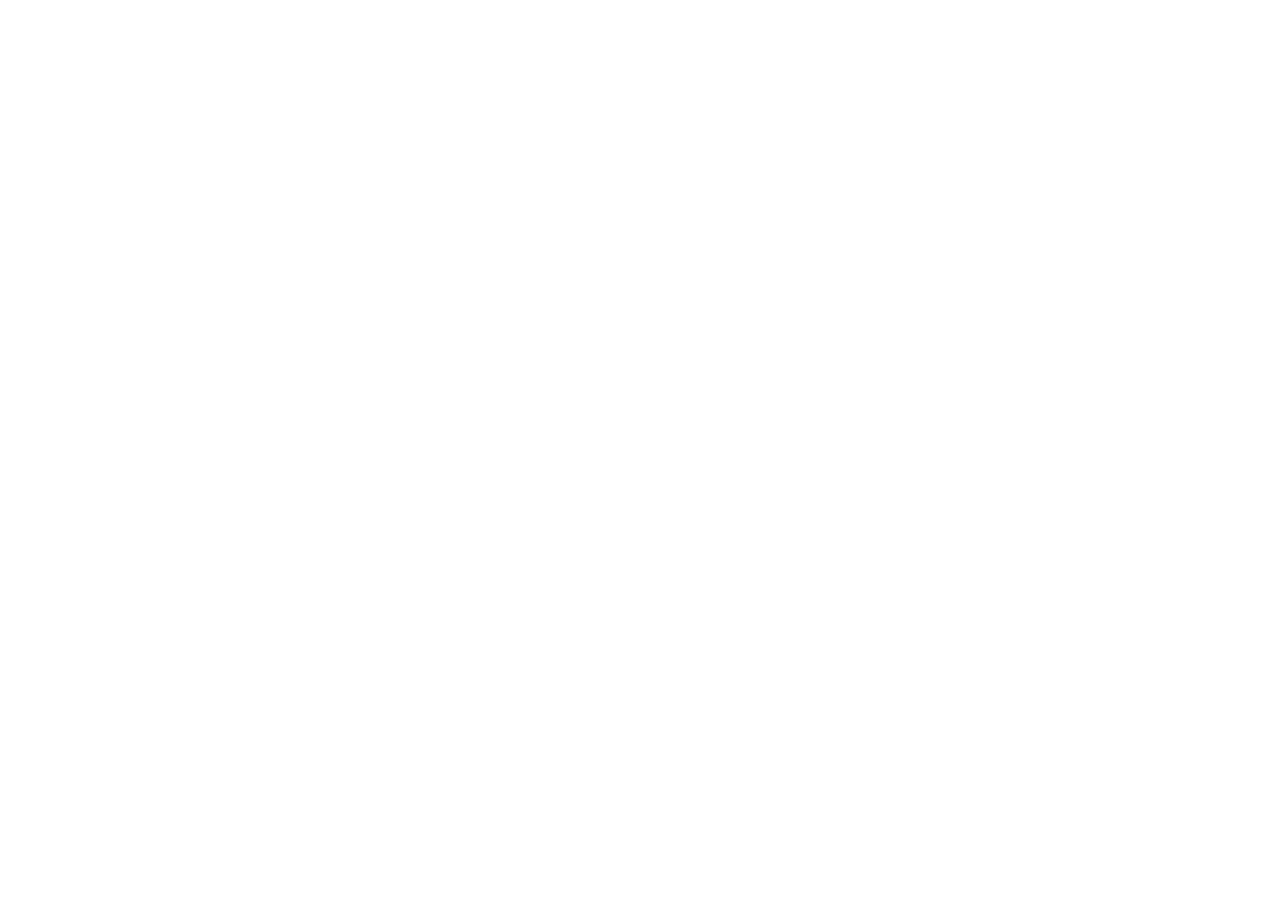
==== index.html @ aa5e0610 "Add index.html" ====
<!DOCTYPE html>
<html lang="fr">

<head>
    <meta charset="utf-8">
    <title>Accueil - Robbie Lens Photographie</title>
</head>

<body>
    <!-- Voici mon magnifique commentaire -->
</body>

</html>
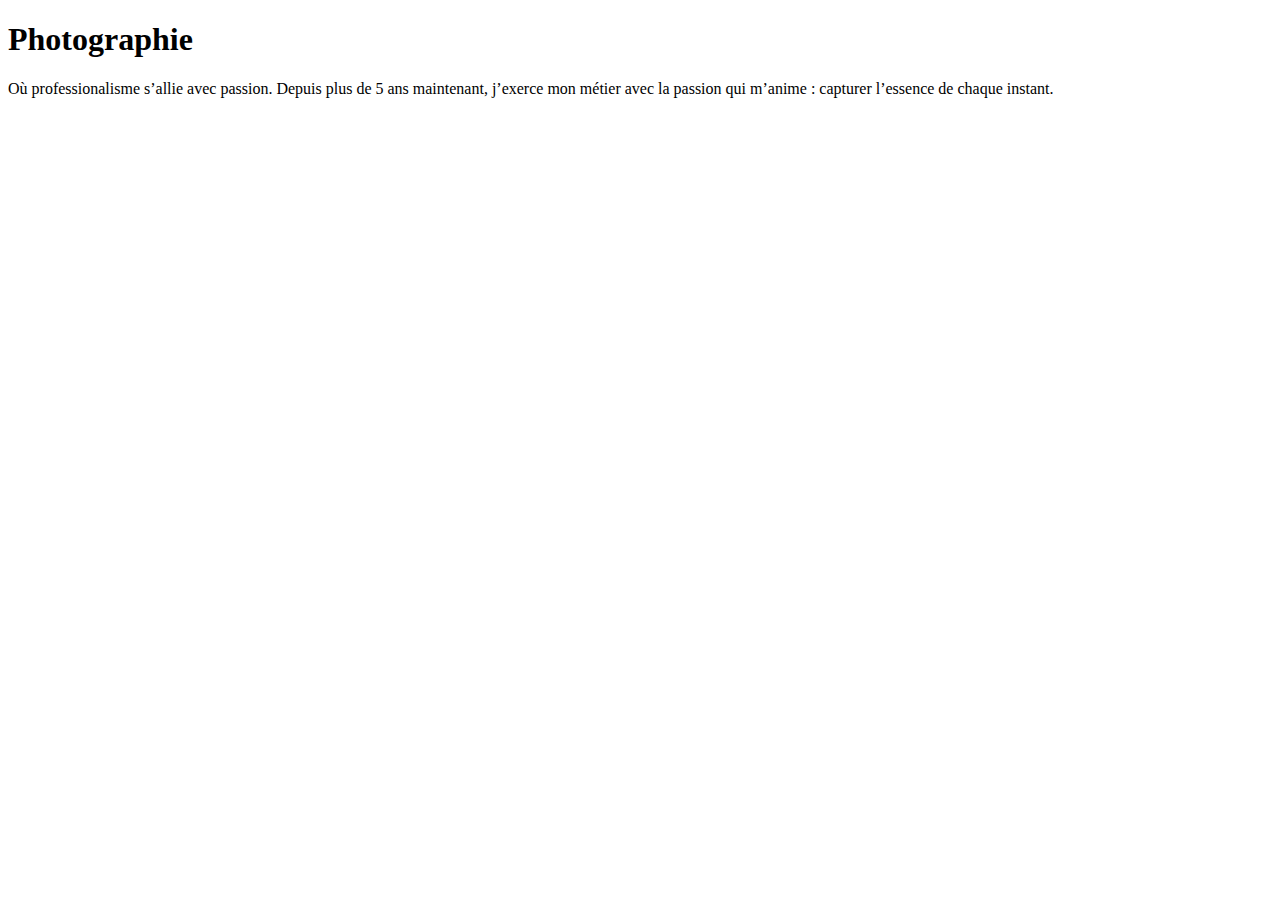
==== commit c008e7ca: "Add a-propos.html" ====
--- a/index.html
+++ b/index.html
@@ -1,13 +1,11 @@
 <!DOCTYPE html>
 <html lang="fr">
-
-<head>
-    <meta charset="utf-8">
-    <title>Accueil - Robbie Lens Photographie</title>
-</head>
-
-<body>
-    <!-- Voici mon magnifique commentaire -->
-</body>
-
+    <head>
+        <meta charset="utf-8">
+        <title>Accueil - Robbie Lens Photographie</title>
+    </head>
+    <body>
+        <h1>Photographie</h1>
+        <p>Où professionalisme s’allie avec passion. Depuis plus de 5 ans maintenant, j’exerce mon métier avec la passion qui m’anime : capturer l’essence de chaque instant.</p>
+    </body>
 </html>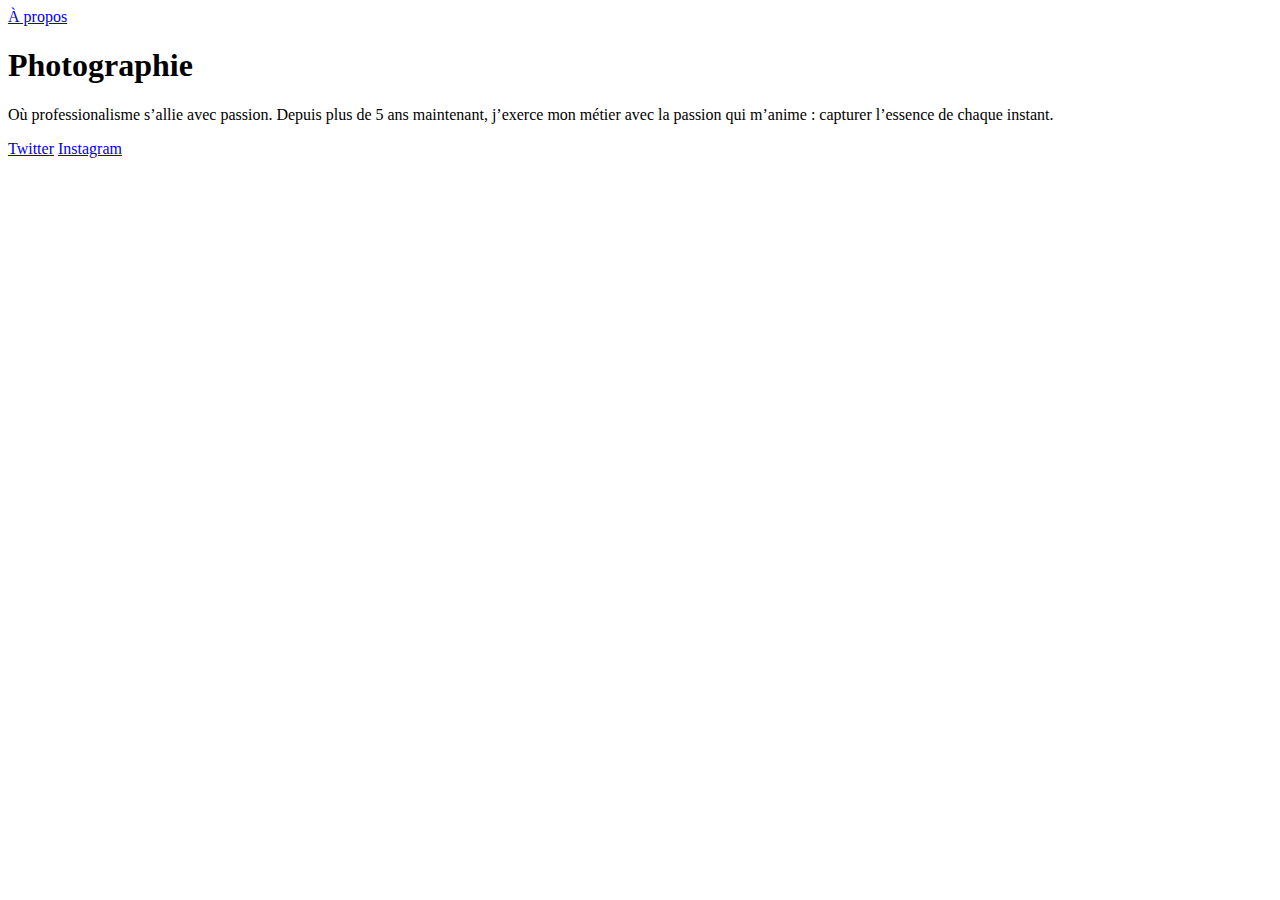
==== commit 026a88bd: "Add link" ====
--- a/index.html
+++ b/index.html
@@ -1,11 +1,20 @@
 <!DOCTYPE html>
 <html lang="fr">
-    <head>
-        <meta charset="utf-8">
-        <title>Accueil - Robbie Lens Photographie</title>
-    </head>
-    <body>
-        <h1>Photographie</h1>
-        <p>Où professionalisme s’allie avec passion. Depuis plus de 5 ans maintenant, j’exerce mon métier avec la passion qui m’anime : capturer l’essence de chaque instant.</p>
-    </body>
+
+<head>
+    <meta charset="utf-8">
+    <title>Accueil - Robbie Lens Photographie</title>
+</head>
+
+<body>
+    <a href="dossier-demo/a-propos.html">À propos</a>
+    <h1>Photographie</h1>
+    <p>
+        Où professionalisme s’allie avec passion. Depuis plus de 5 ans maintenant, j’exerce mon métier avec la passion
+        qui m’anime : capturer l’essence de chaque instant.
+    </p>
+    <a target="_blank" href="https://twitter.com/">Twitter</a>
+    <a target="_blank" href="https://www.instagram.com/">Instagram</a>
+</body>
+
 </html>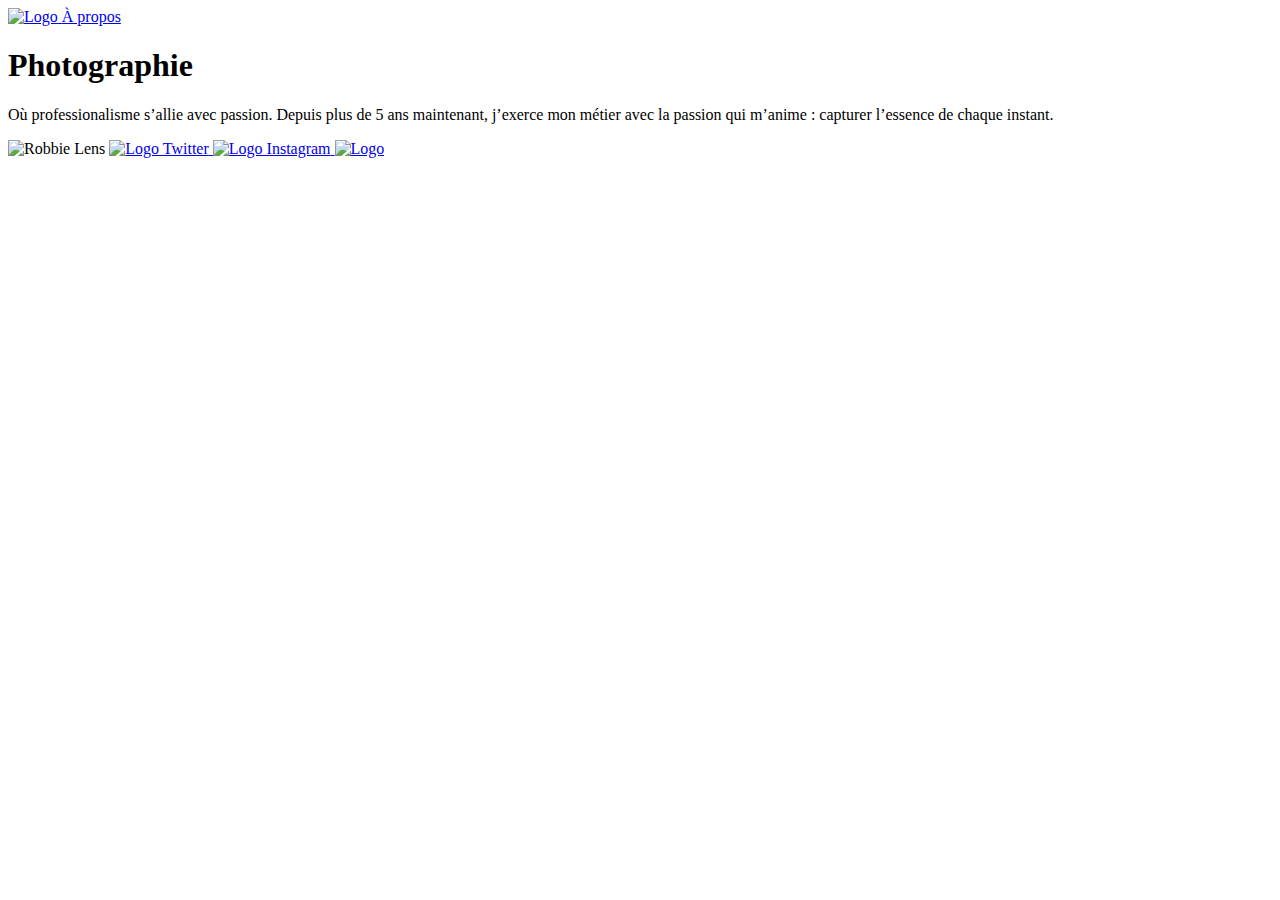
==== commit 5a2bec44: "Add img" ====
--- a/index.html
+++ b/index.html
@@ -7,14 +7,25 @@
 </head>
 
 <body>
-    <a href="dossier-demo/a-propos.html">À propos</a>
+    <a href=".">
+        <img src="images/logo.png" alt="Logo" title="Logo Robbie Lens">
+    </a>
+    <a href="a-propos.html">À propos</a>
     <h1>Photographie</h1>
     <p>
         Où professionalisme s’allie avec passion. Depuis plus de 5 ans maintenant, j’exerce mon métier avec la passion
         qui m’anime : capturer l’essence de chaque instant.
     </p>
-    <a target="_blank" href="https://twitter.com/">Twitter</a>
-    <a target="_blank" href="https://www.instagram.com/">Instagram</a>
+    <img src="images/robbie-lens.png" alt="Robbie Lens" title="Robbie Lens">
+    <a target="_blank" href="https://twitter.com/">
+        <img src="images/twitter.png" alt="Logo Twitter" title="Twitter">
+    </a>
+    <a target="_blank" href="https://instagram.com/">
+        <img src="images/instagram.png" alt="Logo Instagram" title="Instagram">
+    </a>
+    <a href=".">
+        <img src="images/logo.png" alt="Logo" title="Logo Robbie Lens">
+    </a>
 </body>
 
 </html>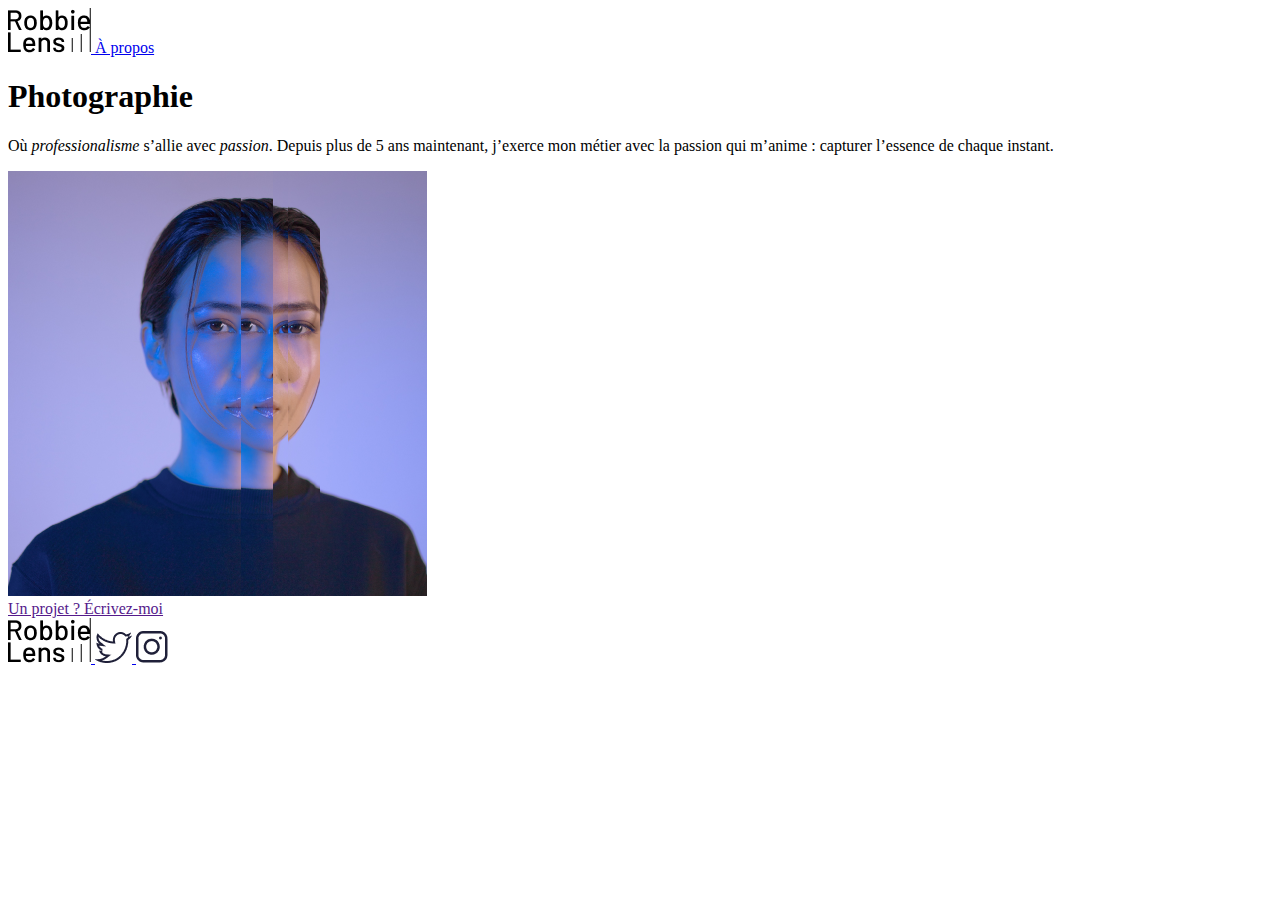
==== commit d4740b54: "Add CSS" ====
--- a/index.html
+++ b/index.html
@@ -1,31 +1,36 @@
 <!DOCTYPE html>
 <html lang="fr">
-
-<head>
-    <meta charset="utf-8">
-    <title>Accueil - Robbie Lens Photographie</title>
-</head>
-
-<body>
-    <a href=".">
-        <img src="images/logo.png" alt="Logo" title="Logo Robbie Lens">
-    </a>
-    <a href="a-propos.html">À propos</a>
-    <h1>Photographie</h1>
-    <p>
-        Où professionalisme s’allie avec passion. Depuis plus de 5 ans maintenant, j’exerce mon métier avec la passion
-        qui m’anime : capturer l’essence de chaque instant.
-    </p>
-    <img src="images/robbie-lens.png" alt="Robbie Lens" title="Robbie Lens">
-    <a target="_blank" href="https://twitter.com/">
-        <img src="images/twitter.png" alt="Logo Twitter" title="Twitter">
-    </a>
-    <a target="_blank" href="https://instagram.com/">
-        <img src="images/instagram.png" alt="Logo Instagram" title="Instagram">
-    </a>
-    <a href=".">
-        <img src="images/logo.png" alt="Logo" title="Logo Robbie Lens">
-    </a>
-</body>
-
+    <head>
+        <meta charset="utf-8">
+        <title>Accueil - Robbie Lens Photographie</title>
+        <link href="style.css" rel="stylesheet">
+        <link rel="preconnect" href="https://fonts.googleapis.com">
+        <link rel="preconnect" href="https://fonts.gstatic.com" crossorigin>
+        <link href="https://fonts.googleapis.com/css2?family=Manrope&family=Montserrat&display=swap" rel="stylesheet">
+    </head>
+    <body>
+        <div class="entete">
+            <a href=".">
+                <img src="images/logo.png" alt="Logo" title="Logo Robbie Lens">
+            </a>
+            <a href="a-propos.html">À propos</a>
+        </div>
+        <h1>Photographie</h1>
+        <p>Où <em>professionalisme</em> s’allie avec <em class="important">passion</em>. Depuis plus de 5 ans maintenant, j’exerce mon métier avec la passion qui m’anime : capturer l’essence de chaque instant.</p>
+        <img src="images/robbie-lens.png" alt="Robbie Lens" title="Robbie Lens">
+        <div>
+            <a href="" class="cta">Un projet ? Écrivez-moi</a>
+        </div>
+        <div class="pied-de-page">
+            <a href="." class="lien-icone">
+                <img src="images/logo.png" alt="Logo" title="Logo Robbie Lens">
+            </a>
+            <a target="_blank" href="https://twitter.com/" class="lien-icone">
+                <img src="images/twitter.png" alt="Logo Twitter" title="Twitter">
+            </a>
+            <a target="_blank" href="https://instagram.com/" class="lien-icone">
+                <img src="images/instagram.png" alt="Logo Instagram" title="Instagram">
+            </a>
+        </div>
+    </body>
 </html>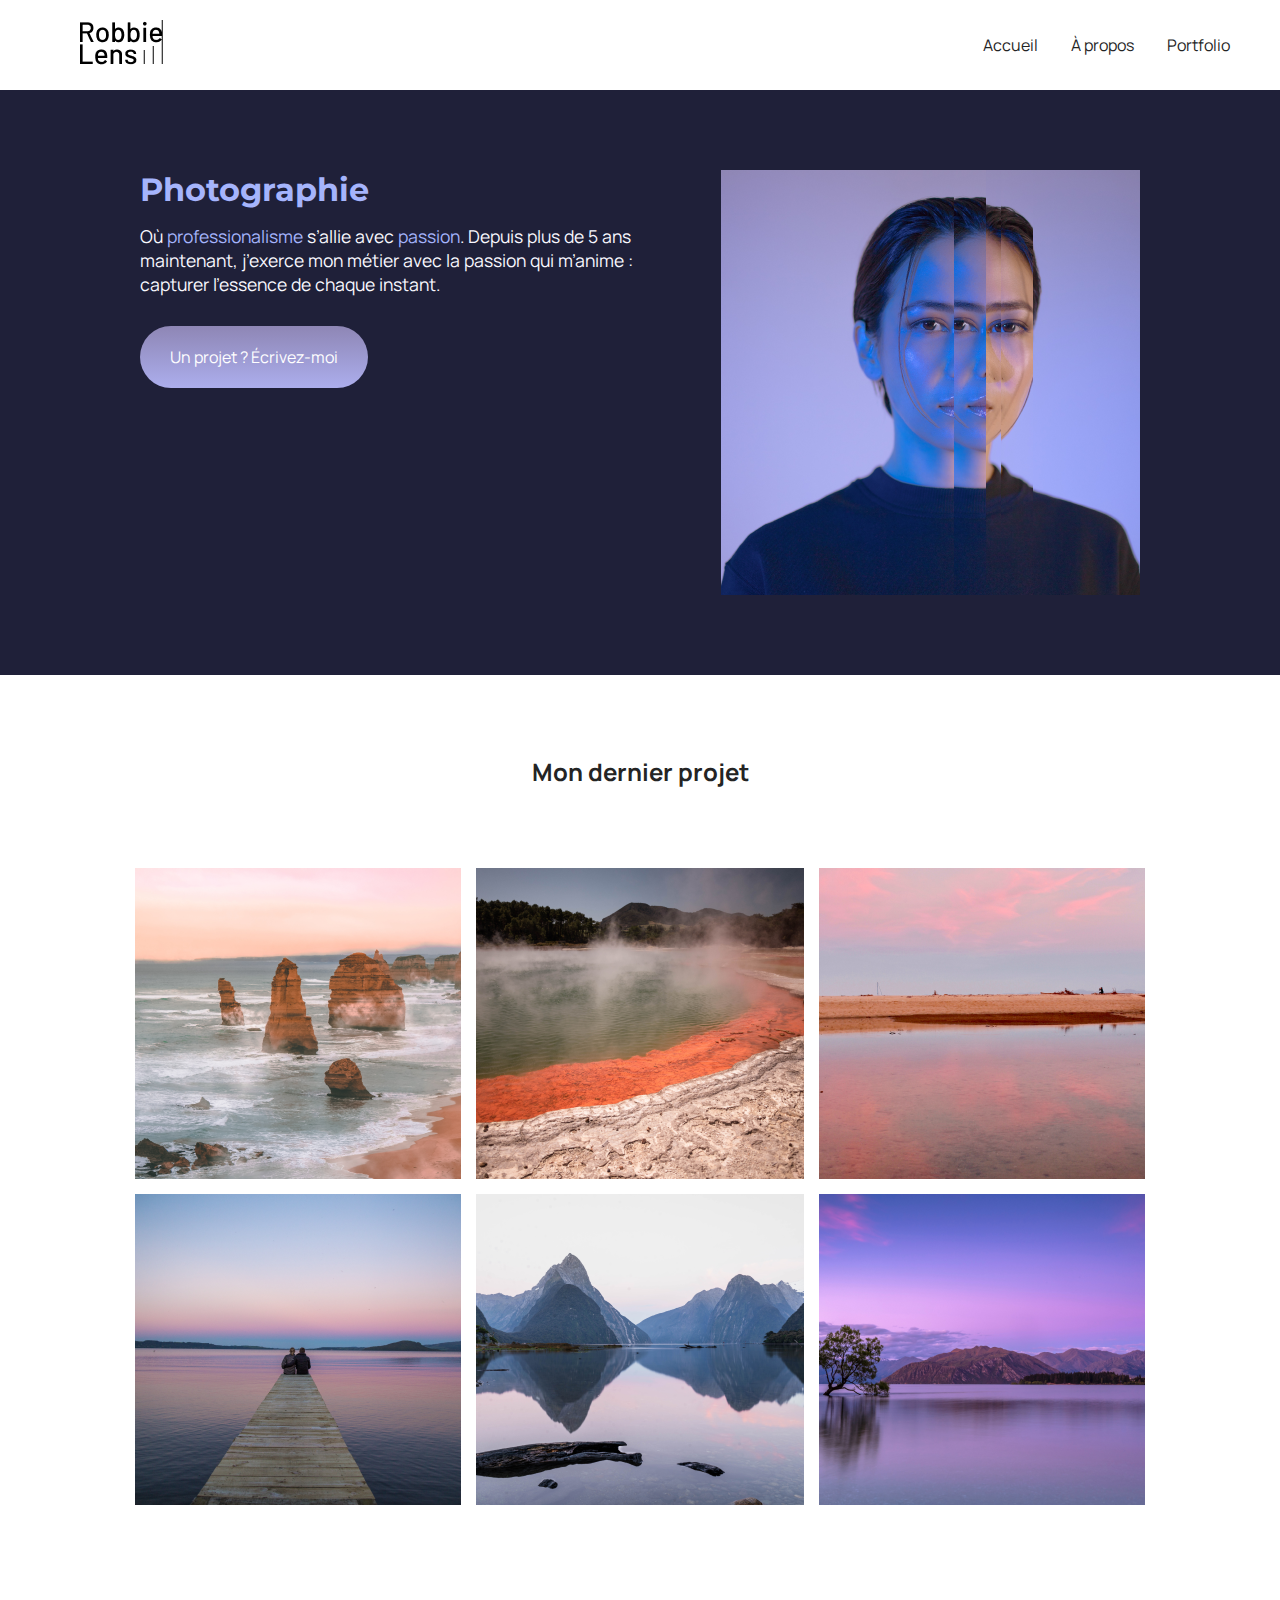
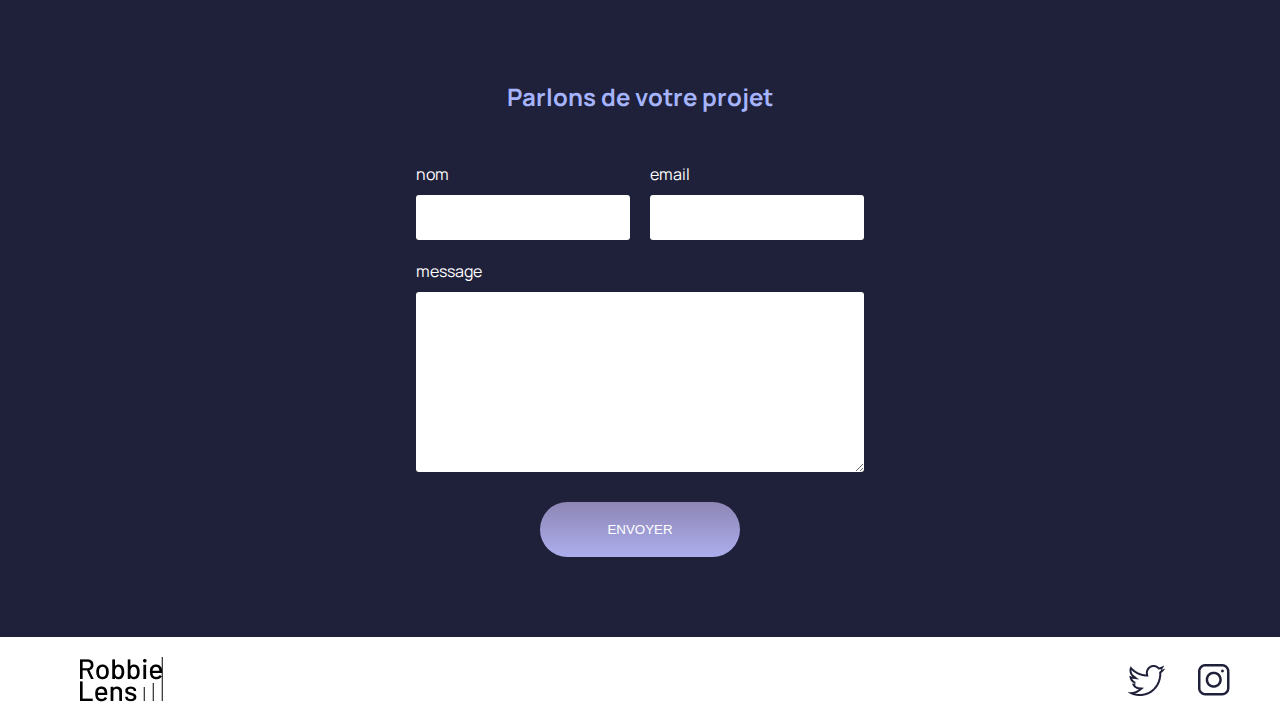
==== commit f77d37a1: "Cours finish" ====
--- a/index.html
+++ b/index.html
@@ -3,34 +3,78 @@
     <head>
         <meta charset="utf-8">
         <title>Accueil - Robbie Lens Photographie</title>
-        <link href="style.css" rel="stylesheet">
+        <link href="style/style.css" rel="stylesheet" >
+        <link href="style/index.css" rel="stylesheet" >
         <link rel="preconnect" href="https://fonts.googleapis.com">
         <link rel="preconnect" href="https://fonts.gstatic.com" crossorigin>
         <link href="https://fonts.googleapis.com/css2?family=Manrope&family=Montserrat&display=swap" rel="stylesheet">
     </head>
     <body>
-        <div class="entete">
-            <a href=".">
-                <img src="images/logo.png" alt="Logo" title="Logo Robbie Lens">
-            </a>
-            <a href="a-propos.html">À propos</a>
-        </div>
-        <h1>Photographie</h1>
-        <p>Où <em>professionalisme</em> s’allie avec <em class="important">passion</em>. Depuis plus de 5 ans maintenant, j’exerce mon métier avec la passion qui m’anime : capturer l’essence de chaque instant.</p>
-        <img src="images/robbie-lens.png" alt="Robbie Lens" title="Robbie Lens">
-        <div>
-            <a href="" class="cta">Un projet ? Écrivez-moi</a>
-        </div>
-        <div class="pied-de-page">
+        <header>
+            <nav>
+                <a href=".">
+                    <img src="images/logo.png" alt="Logo Robbie Lens" >
+                </a>
+                <div>
+                    <a href="index.html">Accueil</a>
+                    <a href="a-propos.html">À propos</a>
+                    <a href="portfolio.html">Portfolio</a>
+                </div>
+            </nav>
+        </header>
+        <main>
+            <section class="accueil-introduction">
+                <div>
+                    <h1>Photographie</h1>
+                    <p>Où <em>professionalisme</em> s’allie avec <em class="important">passion</em>. Depuis plus de 5 ans maintenant, j’exerce mon métier avec la passion qui m’anime : capturer l’essence de chaque instant.</p>
+                    <a href="" class="cta">Un projet ? Écrivez-moi</a>
+                </div>
+            <img src="images/robbie-lens.png" alt="Portrait avec effet de la photographe Robbie Lens" title="Robbie Lens">
+            </section>
+            <section class="accueil-photos">
+                <h2>Mon dernier projet</h2>
+                <div>
+                    <img src="images/accueil/element-1.png" alt="Twelve apostles - Australie" >
+                    <img src="images/accueil/element-2.png" alt="Wai-O-Tapu - Nouvelle-Zélande" >
+                    <img src="images/accueil/element-3.png" alt="Parc National d’Abel Tasman - Nouvelle-Zélande" >
+                </div>
+                <div>
+                    <img src="images/accueil/element-4.png" alt="Lac Rotorua - Nouvelle-Zélande" >
+                    <img src="images/accueil/element-5.png" alt="Milford Sound - Nouvelle-Zélande" >
+                    <img src="images/accueil/element-6.png" alt="Lac Wanaka - Nouvelle-Zélande" >
+                </div>
+            </section>
+            <section id="contact" class="section-contact">
+                <h2>Parlons de votre projet</h2>
+                <form method="get" action="#">
+                    <div class="form-nom-email">
+                        <div class="form-column">
+                            <label for="nom">nom</label>
+                            <input type="text" name="nom" id="nom" >
+                        </div>
+                        <div class="form-column">
+                            <label for="email">email</label>
+                            <input type="email" name="email" id="email" >
+                        </div>
+                    </div>
+                    <label for="message">message</label>
+                    <textarea name="message" id="message" rows="10"></textarea>
+                    <input type="submit" value="ENVOYER" class="cta" >
+                </form>
+            </section>
+        </main>
+        <footer>
             <a href="." class="lien-icone">
                 <img src="images/logo.png" alt="Logo" title="Logo Robbie Lens">
             </a>
-            <a target="_blank" href="https://twitter.com/" class="lien-icone">
-                <img src="images/twitter.png" alt="Logo Twitter" title="Twitter">
-            </a>
-            <a target="_blank" href="https://instagram.com/" class="lien-icone">
-                <img src="images/instagram.png" alt="Logo Instagram" title="Instagram">
-            </a>
-        </div>
+            <div>
+                <a target="_blank" href="https://twitter.com/" class="lien-icone">
+                    <img src="images/twitter.png" alt="Logo Twitter" title="Twitter">
+                </a>
+                <a target="_blank" href="https://instagram.com/" class="lien-icone">
+                    <img src="images/instagram.png" alt="Logo Instagram" title="Instagram">
+                </a>
+            </div>
+        </footer>
     </body>
 </html>--- a/style/style.css
+++ b/style/style.css
@@ -0,0 +1,89 @@
+* {margin:0}
+
+body {
+    font-family:'Manrope', sans-serif;
+    font-size:1em;
+    background-color:#1f2039
+}
+
+a {
+    color:#242424;
+    text-decoration:none
+}
+
+em {
+    color:#a5b4fc;
+    font-style:normal
+}
+
+h1 {
+    font-size:2em;
+    color:#a5b4fc;
+    font-family:'Montserrat', sans-serif
+}
+
+h2 {color:#f9f8ff}
+
+p,
+li {
+    font-size:1.1em;
+    color:#f9f8ff
+  }
+
+header,
+footer {
+    background-color:white;
+    padding:20px 50px
+}
+
+.cta {
+    display:inline-block;
+    background:linear-gradient(#8e86b5, #acaeed);
+    color:white;
+    border-radius:50px;
+    padding:20px 30px
+}
+
+a:hover {text-decoration:underline}
+
+.cta:hover {
+    background:linear-gradient(#696484, #8788ba);
+    text-decoration:none
+}
+
+.lien-icone {margin-left:30px}
+
+.lien-icone:hover {opacity:.5}
+
+section {padding:80px}
+
+footer,
+nav {
+    display:flex;
+    flex-direction:row;
+    align-items:center;
+    justify-content:space-between
+}
+
+nav a {margin-left:30px}
+
+@media screen and (max-width: 996px) {
+    header nav {
+        flex-direction:column;
+        align-items:center;
+        justify-content:center
+    }
+
+    header nav img {margin-bottom:20px}
+
+    header, footer {padding:20px 20px}
+
+    h1 {font-size:2em}
+
+    section {padding:50px 20px 50px 20px}
+
+    nav a {
+        margin-left:10px;
+        margin-right:10px
+    }
+}--- a/style/index.css
+++ b/style/index.css
@@ -0,0 +1,105 @@
+.accueil-photos {
+    background-color:white;
+    padding:80px
+}
+
+.accueil-photos h2 {
+    color:#242424;
+    text-align:center;
+    margin-bottom:80px
+}
+
+.accueil-photos div {
+    display:flex;
+    flex-direction:row;
+    gap:15px;
+    justify-content:center;
+    margin-bottom:15px
+}
+
+.accueil-introduction {
+    display:flex;
+    flex-direction:row;
+    max-width:1000px;
+    align-items:flex-start;
+    margin:auto
+}
+
+.accueil-introduction h1 {margin-bottom:15px}
+
+.accueil-introduction p {margin-bottom:30px}
+
+.accueil-introduction div {padding-right:80px}
+
+.section-contact h2 {
+    color:#a5b4fc;
+    text-align:center;
+    margin-bottom:50px
+}
+
+form {
+    display:flex;
+    flex-direction:column;
+    width:40%;
+    margin:auto;
+    color:white
+}
+
+.form-nom-email {
+    display:flex;
+    flex-direction:row;
+    gap:20px
+}
+
+.form-column {
+    flex:1;
+    display:flex;
+    flex-direction:column;
+    margin-bottom:20px
+}
+
+input,
+textarea {
+    padding:15px;
+    border-radius:3px;
+    border:none
+}
+
+label {margin-bottom:10px}
+
+input[type='submit'] {
+    width:200px;
+    margin:auto;
+    margin-top:30px
+}
+
+@media screen and (max-width: 996px) {
+    .accueil-introduction {
+        flex-direction:column;
+        align-items:center;
+        justify-content:center
+    }
+
+    .accueil-introduction div {
+        padding-right:0;
+        text-align:center;
+        order:2
+    }
+
+    .accueil-introduction img {
+        order:1;
+        margin-bottom:20px;
+        width:100%
+    }
+
+    .accueil-photos {padding:20px}
+
+    .accueil-photos div {flex-direction:column}
+
+    .section-contact {padding:50px 20px}
+
+    .form-nom-email {
+        flex-direction:column;
+        gap:0
+    }
+}